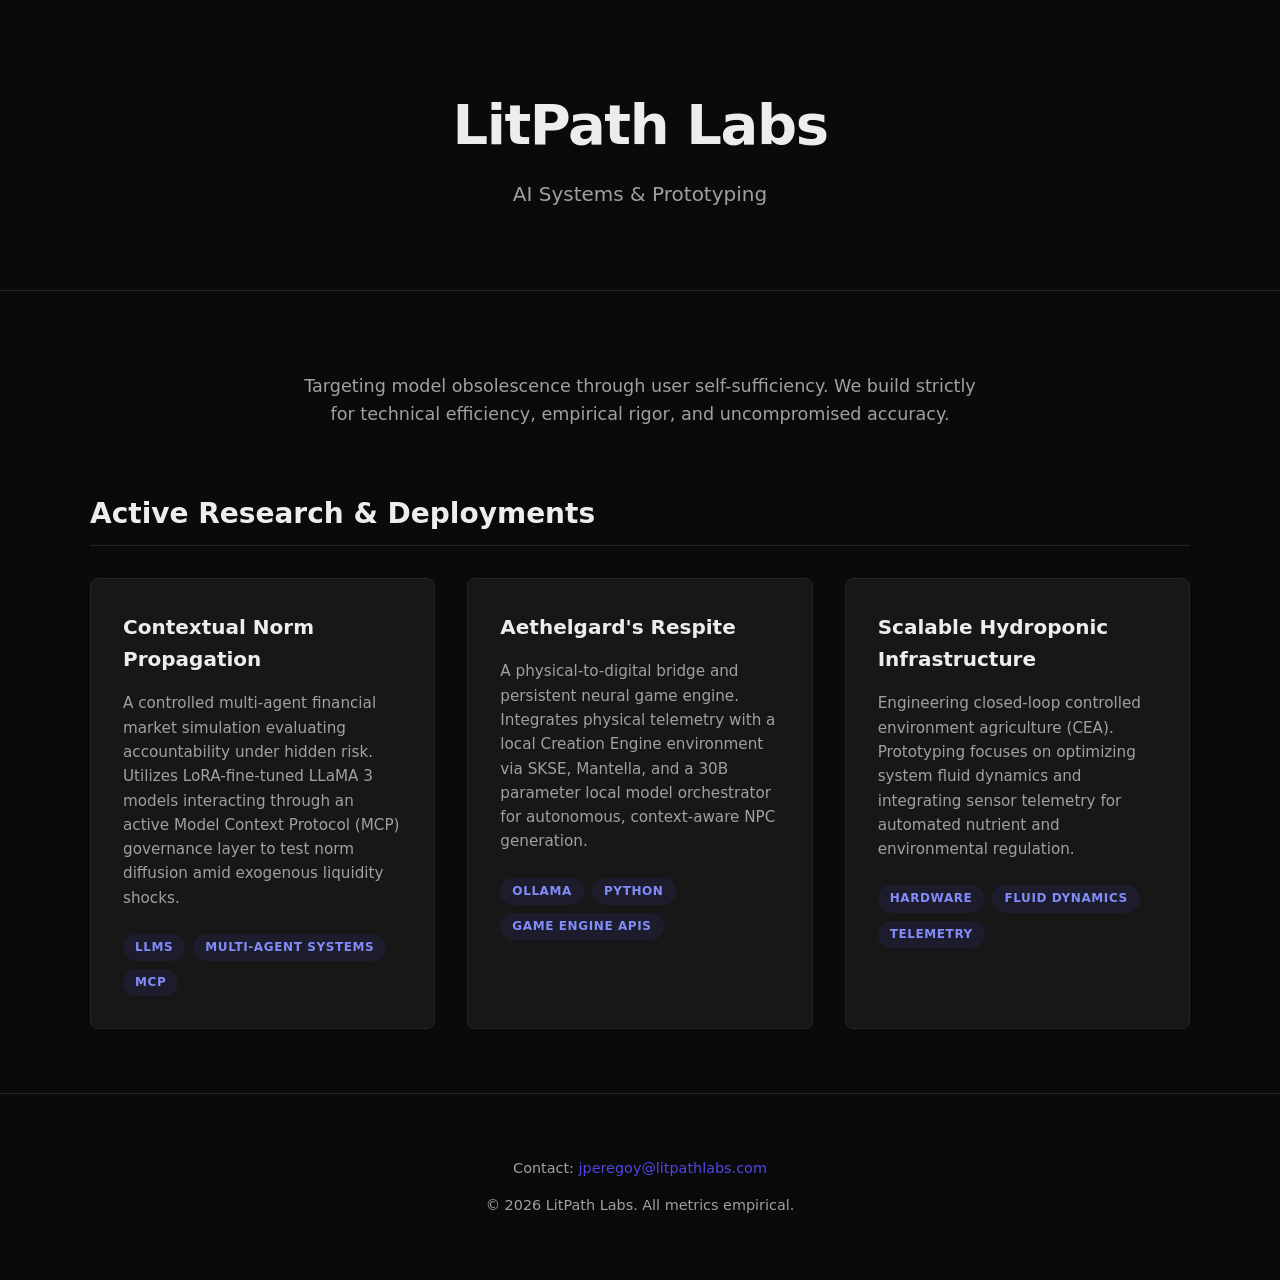
==== index.html @ 642b30ea "Update index.html" ====
<!DOCTYPE html>
<html lang="en">
<head>
    <meta charset="UTF-8">
    <meta name="viewport" content="width=device-width, initial-scale=1.0">
    <title>LitPath Labs | AI Systems & Prototyping</title>
    <style>
        :root {
            --bg-color: #0a0a0a;
            --text-primary: #ededed;
            --text-secondary: #a0a0a0;
            --accent: #4f46e5;
            --card-bg: #171717;
            --border: #262626;
        }
        
        body {
            font-family: ui-sans-serif, system-ui, -apple-system, BlinkMacSystemFont, "Segoe UI", Roboto, "Helvetica Neue", Arial, sans-serif;
            background-color: var(--bg-color);
            color: var(--text-primary);
            line-height: 1.6;
            margin: 0;
            padding: 0;
        }

        header {
            border-bottom: 1px solid var(--border);
            padding: 5rem 2rem;
            text-align: center;
        }

        h1 { 
            font-size: 3.5rem; 
            margin: 0 0 0.5rem 0; 
            letter-spacing: -0.025em;
        }

        .subtitle { 
            font-size: 1.25rem; 
            color: var(--text-secondary); 
            margin: 0;
            font-weight: 300;
        }

        main {
            max-width: 1100px;
            margin: 0 auto;
            padding: 4rem 2rem;
        }

        .philosophy {
            text-align: center;
            max-width: 700px;
            margin: 0 auto 4rem auto;
            font-size: 1.1rem;
            color: var(--text-secondary);
        }

        h2 {
            font-size: 1.75rem;
            margin-bottom: 2rem;
            border-bottom: 1px solid var(--border);
            padding-bottom: 0.5rem;
            color: var(--text-primary);
        }

        .grid {
            display: grid;
            grid-template-columns: repeat(auto-fit, minmax(320px, 1fr));
            gap: 2rem;
        }

        .card {
            background-color: var(--card-bg);
            border: 1px solid var(--border);
            border-radius: 8px;
            padding: 2rem;
            transition: transform 0.2s ease, border-color 0.2s ease;
        }

        .card:hover {
            border-color: var(--accent);
            transform: translateY(-2px);
        }

        .card h3 {
            margin: 0 0 1rem 0;
            font-size: 1.25rem;
            color: var(--text-primary);
        }

        .card p {
            color: var(--text-secondary);
            font-size: 0.95rem;
            margin-bottom: 1.5rem;
        }

        .tags {
            display: flex;
            flex-wrap: wrap;
            gap: 0.5rem;
        }

        .tag {
            background-color: rgba(79, 70, 229, 0.1);
            color: #818cf8;
            padding: 0.25rem 0.75rem;
            border-radius: 9999px;
            font-size: 0.75rem;
            font-weight: 600;
            letter-spacing: 0.05em;
            text-transform: uppercase;
        }

        footer {
            text-align: center;
            padding: 3rem 2rem;
            border-top: 1px solid var(--border);
            color: var(--text-secondary);
            font-size: 0.9rem;
        }

        a {
            color: var(--accent);
            text-decoration: none;
            transition: color 0.2s ease;
        }

        a:hover {
            color: #818cf8;
        }
    </style>
</head>
<body>
    <header>
        <h1>LitPath Labs</h1>
        <p class="subtitle">AI Systems & Prototyping</p>
    </header>

    <main>
        <div class="philosophy">
            <p>Targeting model obsolescence through user self-sufficiency. We build strictly for technical efficiency, empirical rigor, and uncompromised accuracy.</p>
        </div>

        <h2>Active Research & Deployments</h2>
        <div class="grid">
            <div class="card">
                <h3>Contextual Norm Propagation</h3>
                <p>A controlled multi-agent financial market simulation evaluating accountability under hidden risk. Utilizes LoRA-fine-tuned LLaMA 3 models interacting through an active Model Context Protocol (MCP) governance layer to test norm diffusion amid exogenous liquidity shocks.</p>
                <div class="tags">
                    <span class="tag">LLMs</span>
                    <span class="tag">Multi-Agent Systems</span>
                    <span class="tag">MCP</span>
                </div>
            </div>

            <div class="card">
                <h3>Aethelgard's Respite</h3>
                <p>A physical-to-digital bridge and persistent neural game engine. Integrates physical telemetry with a local Creation Engine environment via SKSE, Mantella, and a 30B parameter local model orchestrator for autonomous, context-aware NPC generation.</p>
                <div class="tags">
                    <span class="tag">Ollama</span>
                    <span class="tag">Python</span>
                    <span class="tag">Game Engine APIs</span>
                </div>
            </div>

            <div class="card">
                <h3>Scalable Hydroponic Infrastructure</h3>
                <p>Engineering closed-loop controlled environment agriculture (CEA). Prototyping focuses on optimizing system fluid dynamics and integrating sensor telemetry for automated nutrient and environmental regulation.</p>
                <div class="tags">
                    <span class="tag">Hardware</span>
                    <span class="tag">Fluid Dynamics</span>
                    <span class="tag">Telemetry</span>
                </div>
            </div>
        </div>
    </main>

    <footer>
        <p>Contact: <a href="mailto:jperegoy@litpathlabs.com">jperegoy@litpathlabs.com</a></p>
        <p>&copy; 2026 LitPath Labs. All metrics empirical.</p>
    </footer>
</body>
</html>
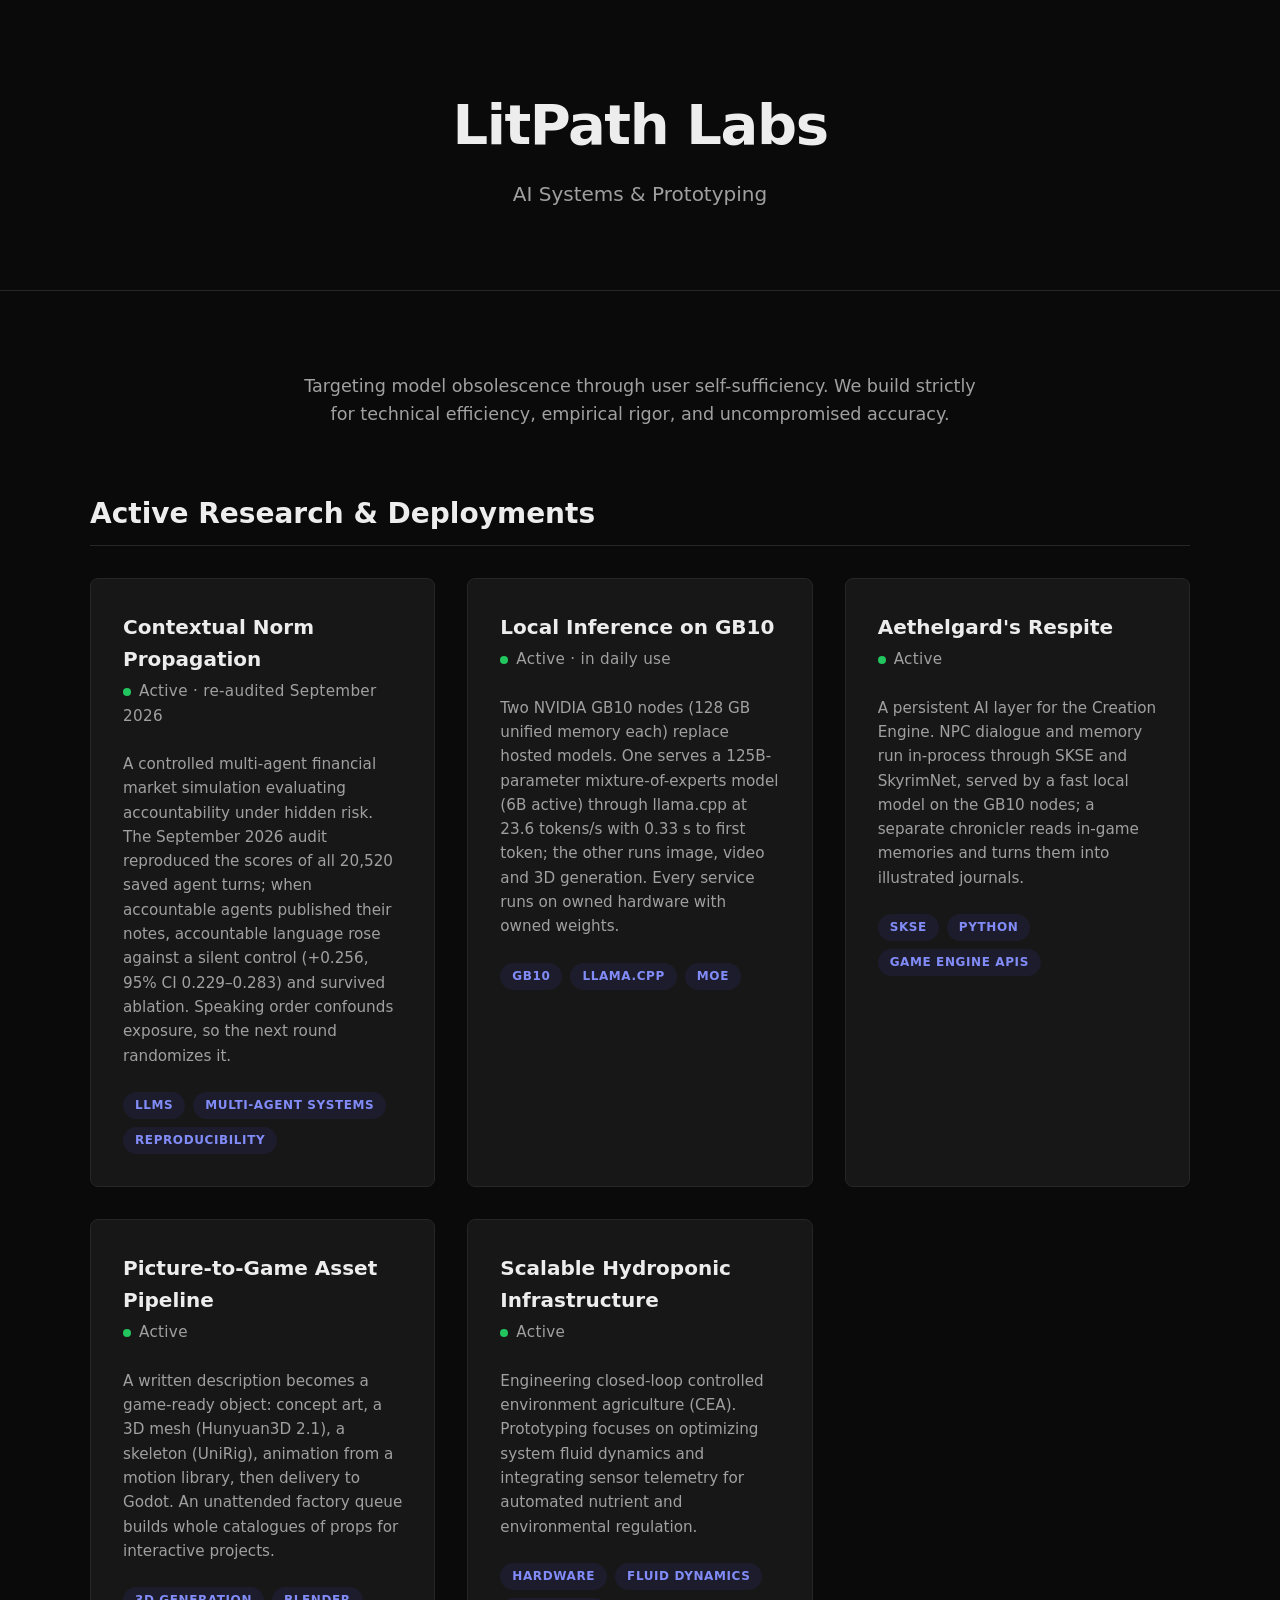
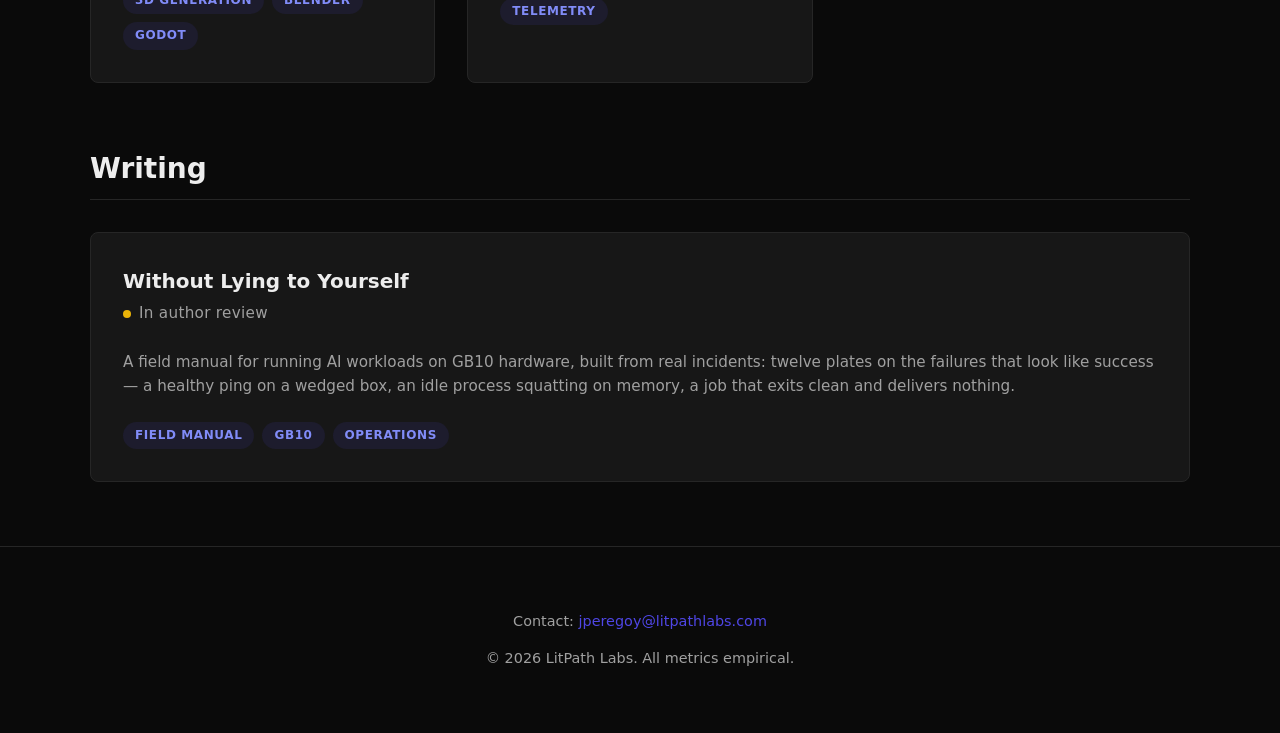
==== commit cdd80521: "Refresh the project cards to November 2026; add Writing section and phone layout Co-Authored-By: Cla" ====
--- a/index.html
+++ b/index.html
@@ -112,6 +112,40 @@
             text-transform: uppercase;
         }
 
+        .status {
+            font-size: 0.8rem;
+            color: var(--text-secondary);
+            margin: -0.75rem 0 1rem 0;
+            letter-spacing: 0.02em;
+        }
+
+        .status::before {
+            content: "";
+            display: inline-block;
+            width: 0.5rem;
+            height: 0.5rem;
+            border-radius: 50%;
+            background-color: #22c55e;
+            margin-right: 0.5rem;
+            vertical-align: middle;
+        }
+
+        .status.review::before {
+            background-color: #eab308;
+        }
+
+        h2.section {
+            margin-top: 4rem;
+        }
+
+        @media (max-width: 600px) {
+            header { padding: 3rem 1rem; }
+            h1 { font-size: 2.5rem; }
+            main { padding: 2.5rem 1rem; }
+            .grid { grid-template-columns: 1fr; }
+            .card { padding: 1.5rem; }
+        }
+
         footer {
             text-align: center;
             padding: 3rem 2rem;
@@ -146,31 +180,70 @@
         <div class="grid">
             <div class="card">
                 <h3>Contextual Norm Propagation</h3>
-                <p>A controlled multi-agent financial market simulation evaluating accountability under hidden risk. Utilizes LoRA-fine-tuned LLaMA 3 models interacting through an active Model Context Protocol (MCP) governance layer to test norm diffusion amid exogenous liquidity shocks.</p>
+                <p class="status">Active &middot; re-audited September 2026</p>
+                <p>A controlled multi-agent financial market simulation evaluating accountability under hidden risk. The September 2026 audit reproduced the scores of all 20,520 saved agent turns; when accountable agents published their notes, accountable language rose against a silent control (+0.256, 95% CI 0.229&ndash;0.283) and survived ablation. Speaking order confounds exposure, so the next round randomizes it.</p>
                 <div class="tags">
                     <span class="tag">LLMs</span>
                     <span class="tag">Multi-Agent Systems</span>
-                    <span class="tag">MCP</span>
+                    <span class="tag">Reproducibility</span>
+                </div>
+            </div>
+
+            <div class="card">
+                <h3>Local Inference on GB10</h3>
+                <p class="status">Active &middot; in daily use</p>
+                <p>Two NVIDIA GB10 nodes (128 GB unified memory each) replace hosted models. One serves a 125B-parameter mixture-of-experts model (6B active) through llama.cpp at 23.6 tokens/s with 0.33 s to first token; the other runs image, video and 3D generation. Every service runs on owned hardware with owned weights.</p>
+                <div class="tags">
+                    <span class="tag">GB10</span>
+                    <span class="tag">llama.cpp</span>
+                    <span class="tag">MoE</span>
                 </div>
             </div>
 
             <div class="card">
                 <h3>Aethelgard's Respite</h3>
-                <p>A physical-to-digital bridge and persistent neural game engine. Integrates physical telemetry with a local Creation Engine environment via SKSE, Mantella, and a 30B parameter local model orchestrator for autonomous, context-aware NPC generation.</p>
-                <div class="tags">
-                    <span class="tag">Ollama</span>
+                <p class="status">Active</p>
+                <p>A persistent AI layer for the Creation Engine. NPC dialogue and memory run in-process through SKSE and SkyrimNet, served by a fast local model on the GB10 nodes; a separate chronicler reads in-game memories and turns them into illustrated journals.</p>
+                <div class="tags">
+                    <span class="tag">SKSE</span>
                     <span class="tag">Python</span>
                     <span class="tag">Game Engine APIs</span>
                 </div>
             </div>
 
             <div class="card">
+                <h3>Picture-to-Game Asset Pipeline</h3>
+                <p class="status">Active</p>
+                <p>A written description becomes a game-ready object: concept art, a 3D mesh (Hunyuan3D 2.1), a skeleton (UniRig), animation from a motion library, then delivery to Godot. An unattended factory queue builds whole catalogues of props for interactive projects.</p>
+                <div class="tags">
+                    <span class="tag">3D Generation</span>
+                    <span class="tag">Blender</span>
+                    <span class="tag">Godot</span>
+                </div>
+            </div>
+
+            <div class="card">
                 <h3>Scalable Hydroponic Infrastructure</h3>
+                <p class="status">Active</p>
                 <p>Engineering closed-loop controlled environment agriculture (CEA). Prototyping focuses on optimizing system fluid dynamics and integrating sensor telemetry for automated nutrient and environmental regulation.</p>
                 <div class="tags">
                     <span class="tag">Hardware</span>
                     <span class="tag">Fluid Dynamics</span>
                     <span class="tag">Telemetry</span>
+                </div>
+            </div>
+        </div>
+
+        <h2 class="section">Writing</h2>
+        <div class="grid">
+            <div class="card">
+                <h3>Without Lying to Yourself</h3>
+                <p class="status review">In author review</p>
+                <p>A field manual for running AI workloads on GB10 hardware, built from real incidents: twelve plates on the failures that look like success &mdash; a healthy ping on a wedged box, an idle process squatting on memory, a job that exits clean and delivers nothing.</p>
+                <div class="tags">
+                    <span class="tag">Field Manual</span>
+                    <span class="tag">GB10</span>
+                    <span class="tag">Operations</span>
                 </div>
             </div>
         </div>
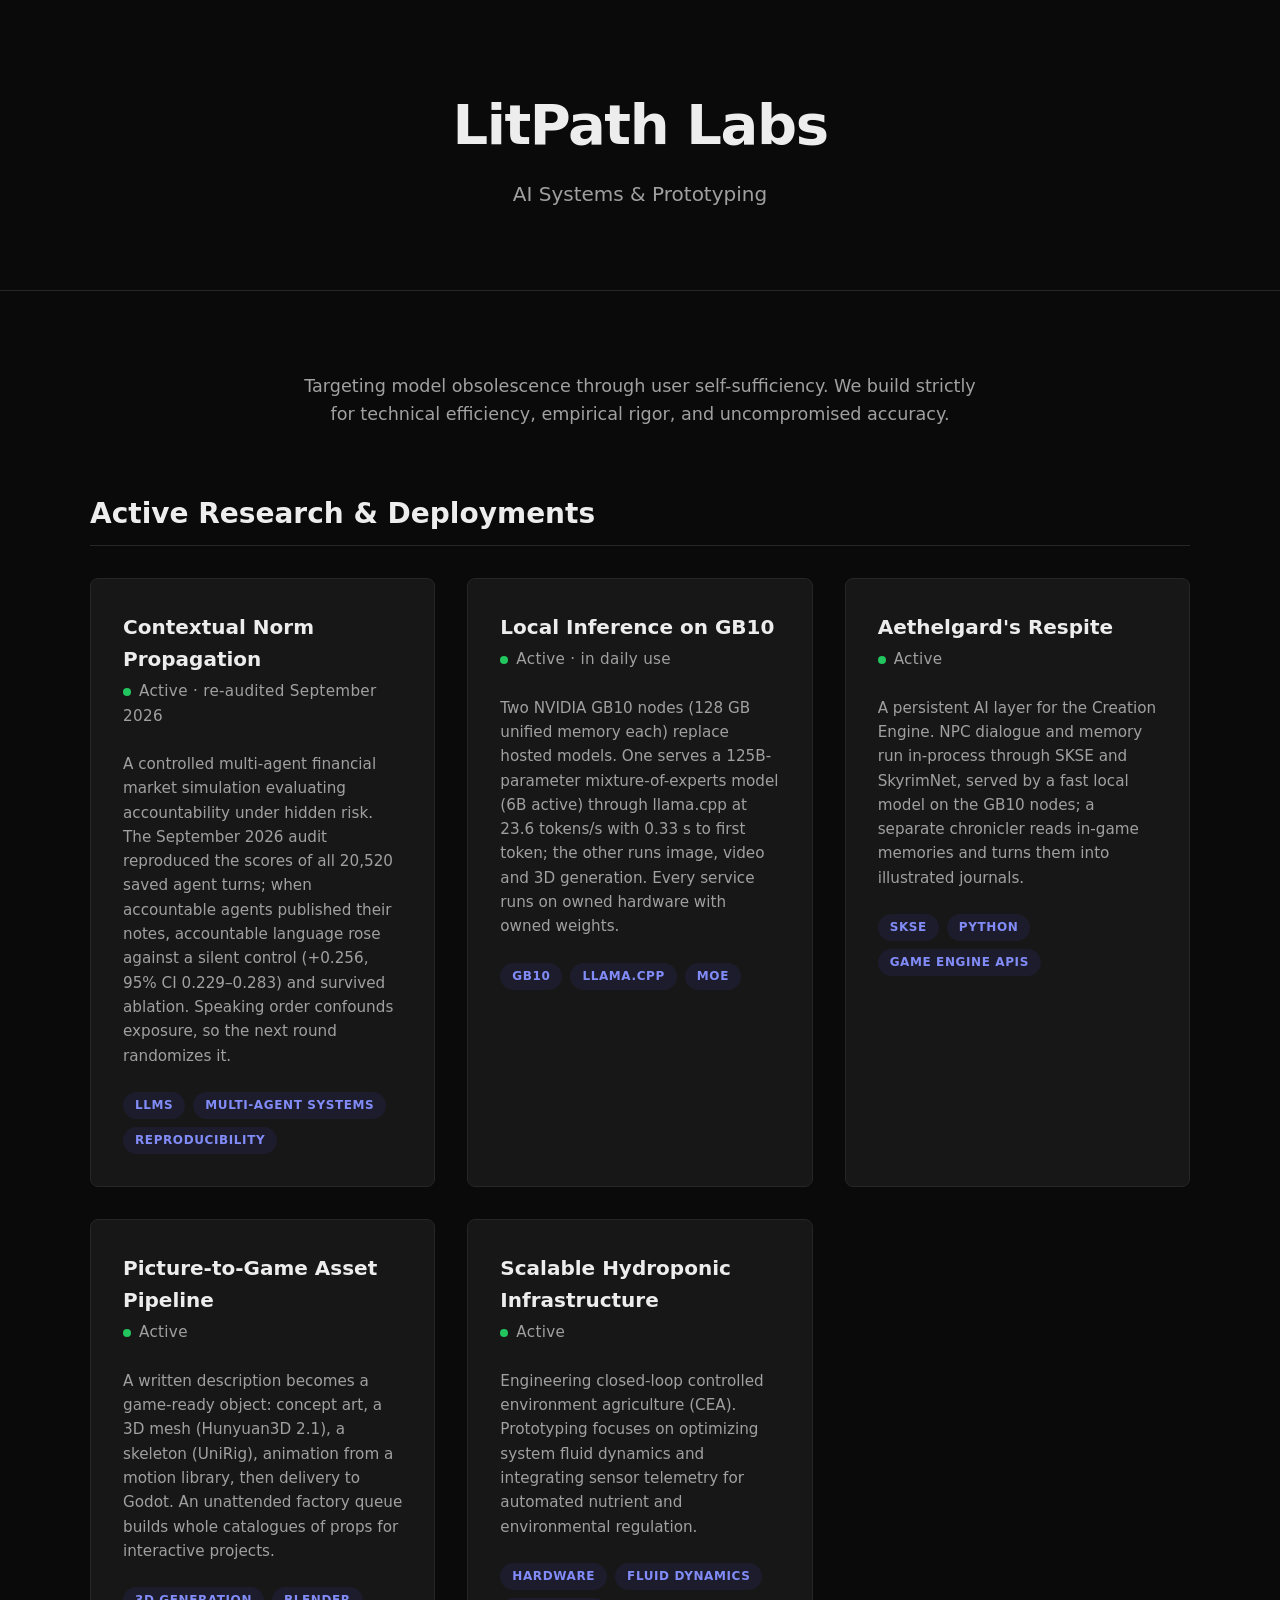
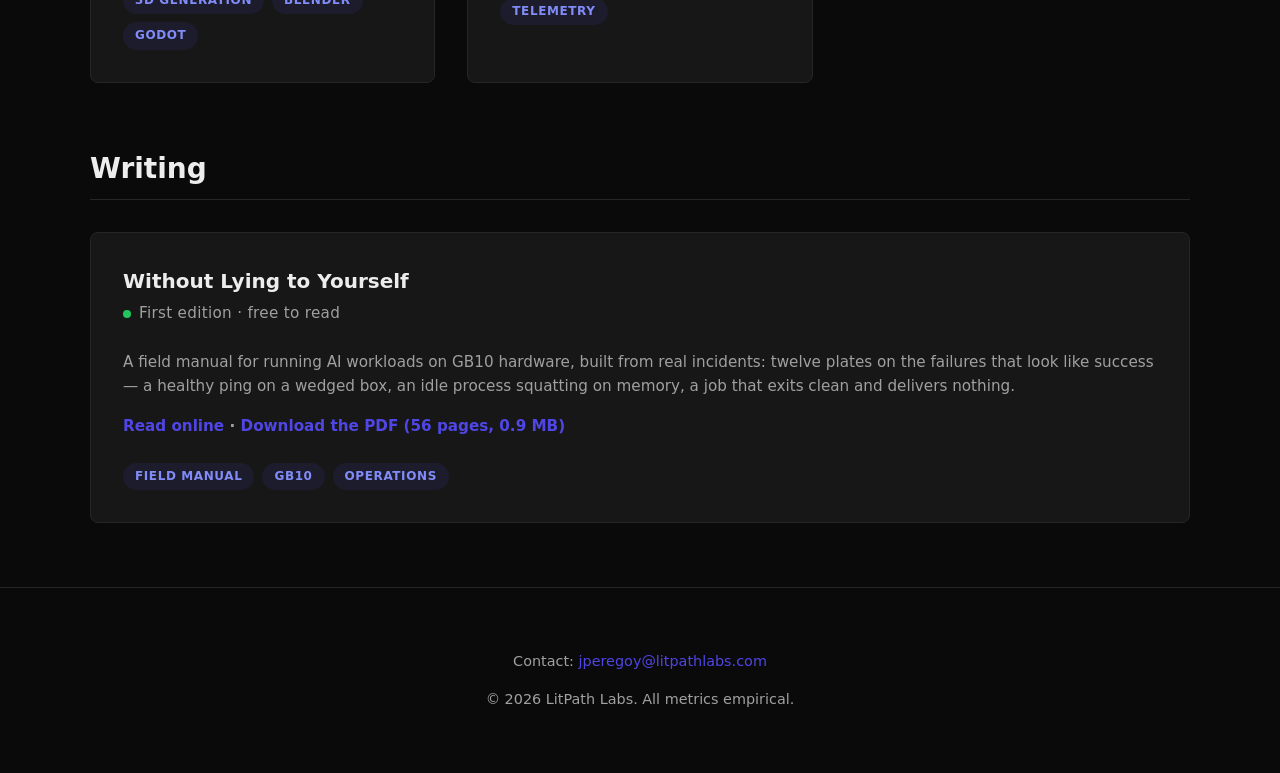
==== commit 04570d97: "Publish the GB10 field manual free: read online and PDF Co-Authored-By: Claude Opus 5.5 <noreply@ant" ====
--- a/index.html
+++ b/index.html
@@ -134,6 +134,11 @@
             background-color: #eab308;
         }
 
+        .card p.links {
+            margin: -0.5rem 0 1.5rem 0;
+            font-weight: 600;
+        }
+
         h2.section {
             margin-top: 4rem;
         }
@@ -238,8 +243,9 @@
         <div class="grid">
             <div class="card">
                 <h3>Without Lying to Yourself</h3>
-                <p class="status review">In author review</p>
+                <p class="status">First edition &middot; free to read</p>
                 <p>A field manual for running AI workloads on GB10 hardware, built from real incidents: twelve plates on the failures that look like success &mdash; a healthy ping on a wedged box, an idle process squatting on memory, a job that exits clean and delivers nothing.</p>
+                <p class="links"><a href="manual/">Read online</a> &middot; <a href="manual/Without-Lying-to-Yourself.pdf">Download the PDF (56 pages, 0.9 MB)</a></p>
                 <div class="tags">
                     <span class="tag">Field Manual</span>
                     <span class="tag">GB10</span>
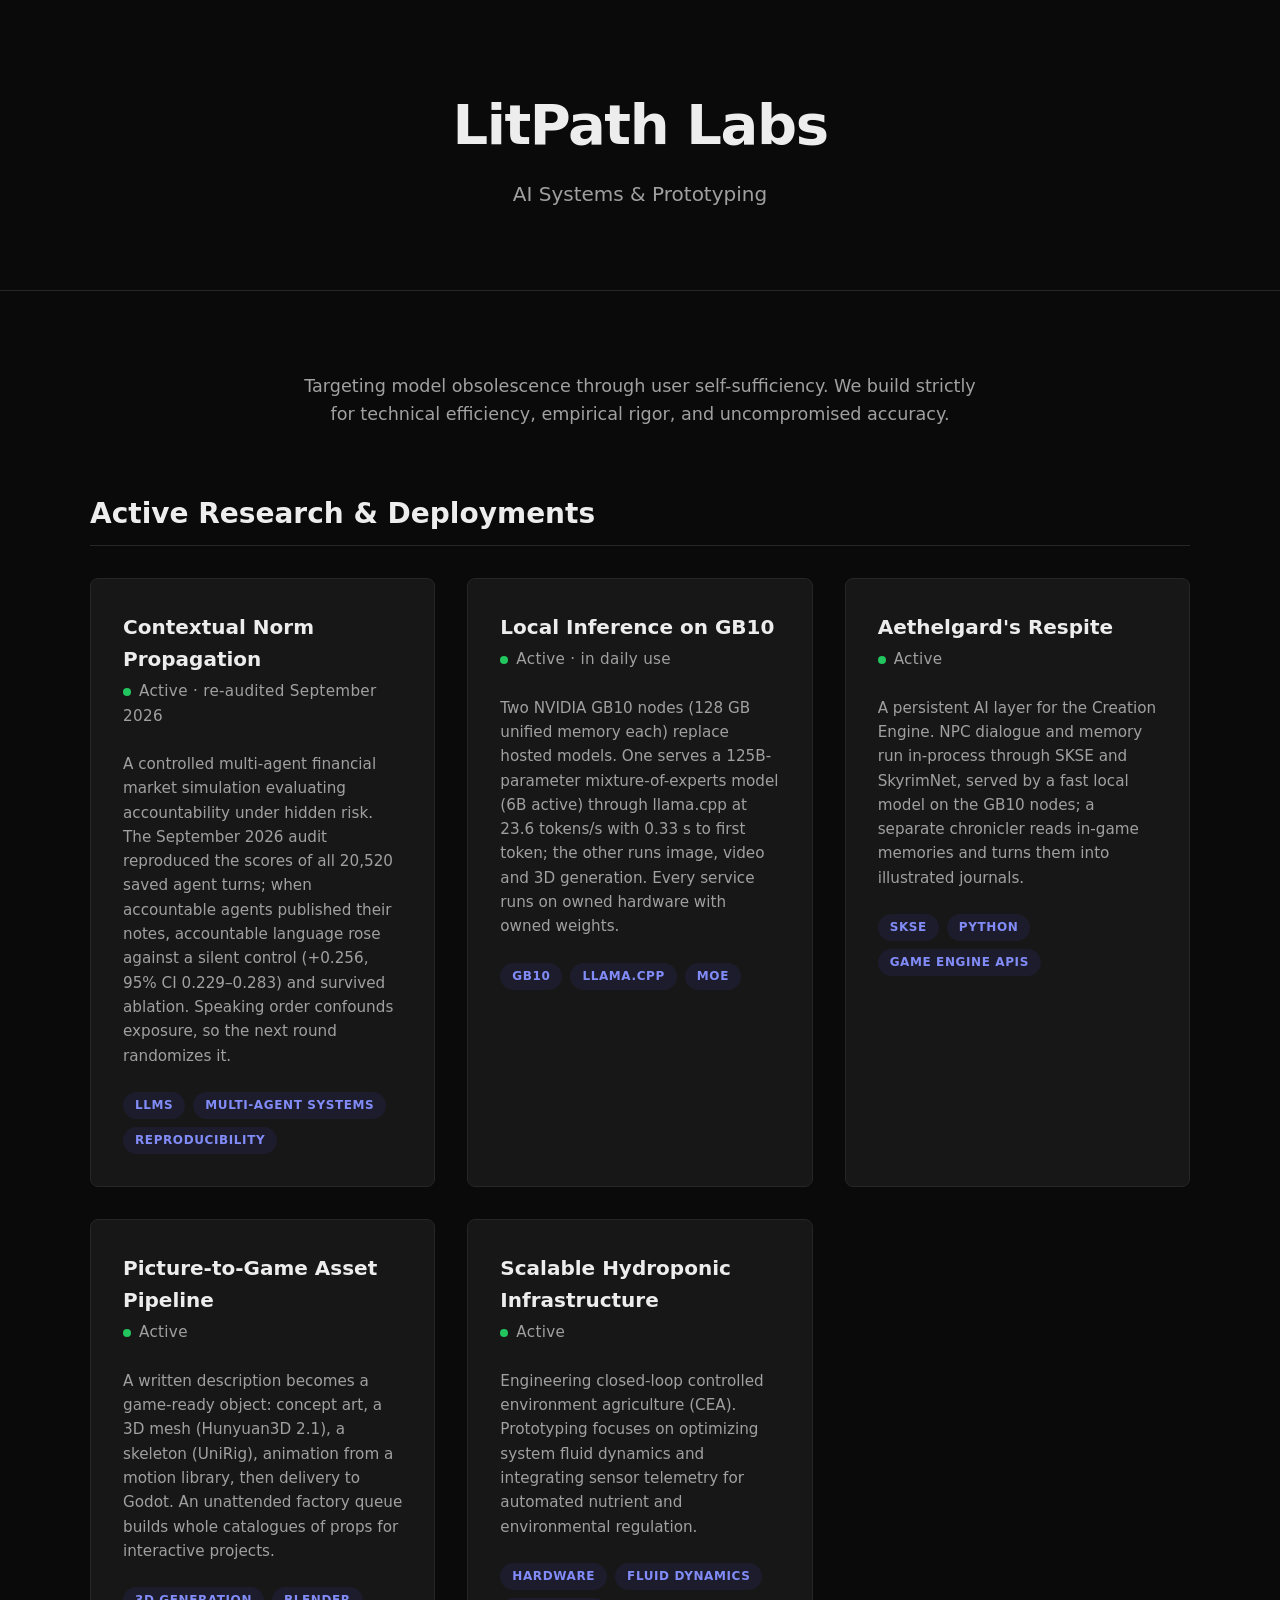
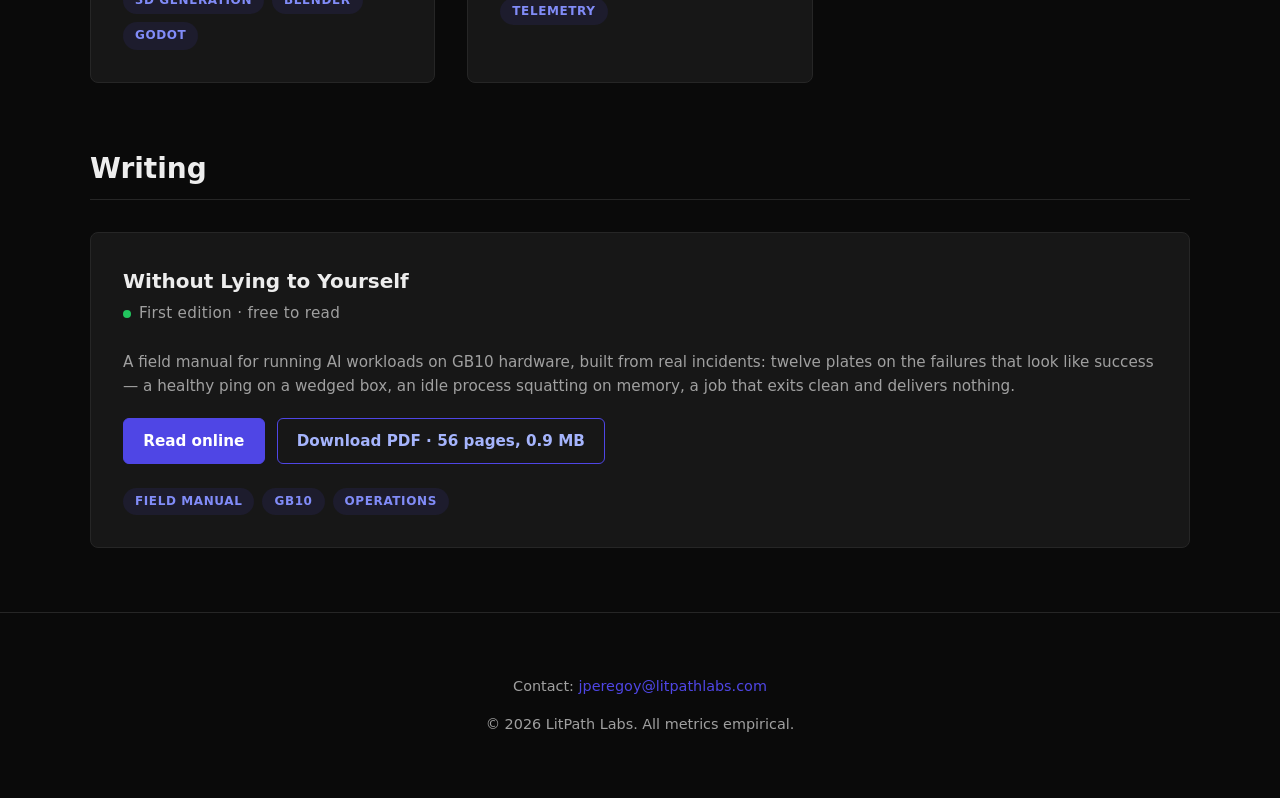
==== commit d8224d64: "Make the manual's read and download links buttons Co-Authored-By: Claude Opus 5.5 <noreply@anthropic" ====
--- a/index.html
+++ b/index.html
@@ -134,9 +134,40 @@
             background-color: #eab308;
         }
 
-        .card p.links {
-            margin: -0.5rem 0 1.5rem 0;
+        .actions {
+            display: flex;
+            flex-wrap: wrap;
+            gap: 0.75rem;
+            margin: -0.25rem 0 1.5rem 0;
+        }
+
+        .button {
+            display: inline-block;
+            padding: 0.6rem 1.2rem;
+            border-radius: 6px;
+            font-size: 0.95rem;
             font-weight: 600;
+            border: 1px solid var(--accent);
+            transition: background-color 0.2s ease, color 0.2s ease;
+        }
+
+        .button.primary {
+            background-color: var(--accent);
+            color: #ffffff;
+        }
+
+        .button.primary:hover {
+            background-color: #6366f1;
+            color: #ffffff;
+        }
+
+        .button.secondary {
+            color: #a5b4fc;
+        }
+
+        .button.secondary:hover {
+            background-color: rgba(79, 70, 229, 0.15);
+            color: #c7d2fe;
         }
 
         h2.section {
@@ -245,7 +276,10 @@
                 <h3>Without Lying to Yourself</h3>
                 <p class="status">First edition &middot; free to read</p>
                 <p>A field manual for running AI workloads on GB10 hardware, built from real incidents: twelve plates on the failures that look like success &mdash; a healthy ping on a wedged box, an idle process squatting on memory, a job that exits clean and delivers nothing.</p>
-                <p class="links"><a href="manual/">Read online</a> &middot; <a href="manual/Without-Lying-to-Yourself.pdf">Download the PDF (56 pages, 0.9 MB)</a></p>
+                <div class="actions">
+                    <a class="button primary" href="manual/">Read online</a>
+                    <a class="button secondary" href="manual/Without-Lying-to-Yourself.pdf">Download PDF &middot; 56 pages, 0.9 MB</a>
+                </div>
                 <div class="tags">
                     <span class="tag">Field Manual</span>
                     <span class="tag">GB10</span>
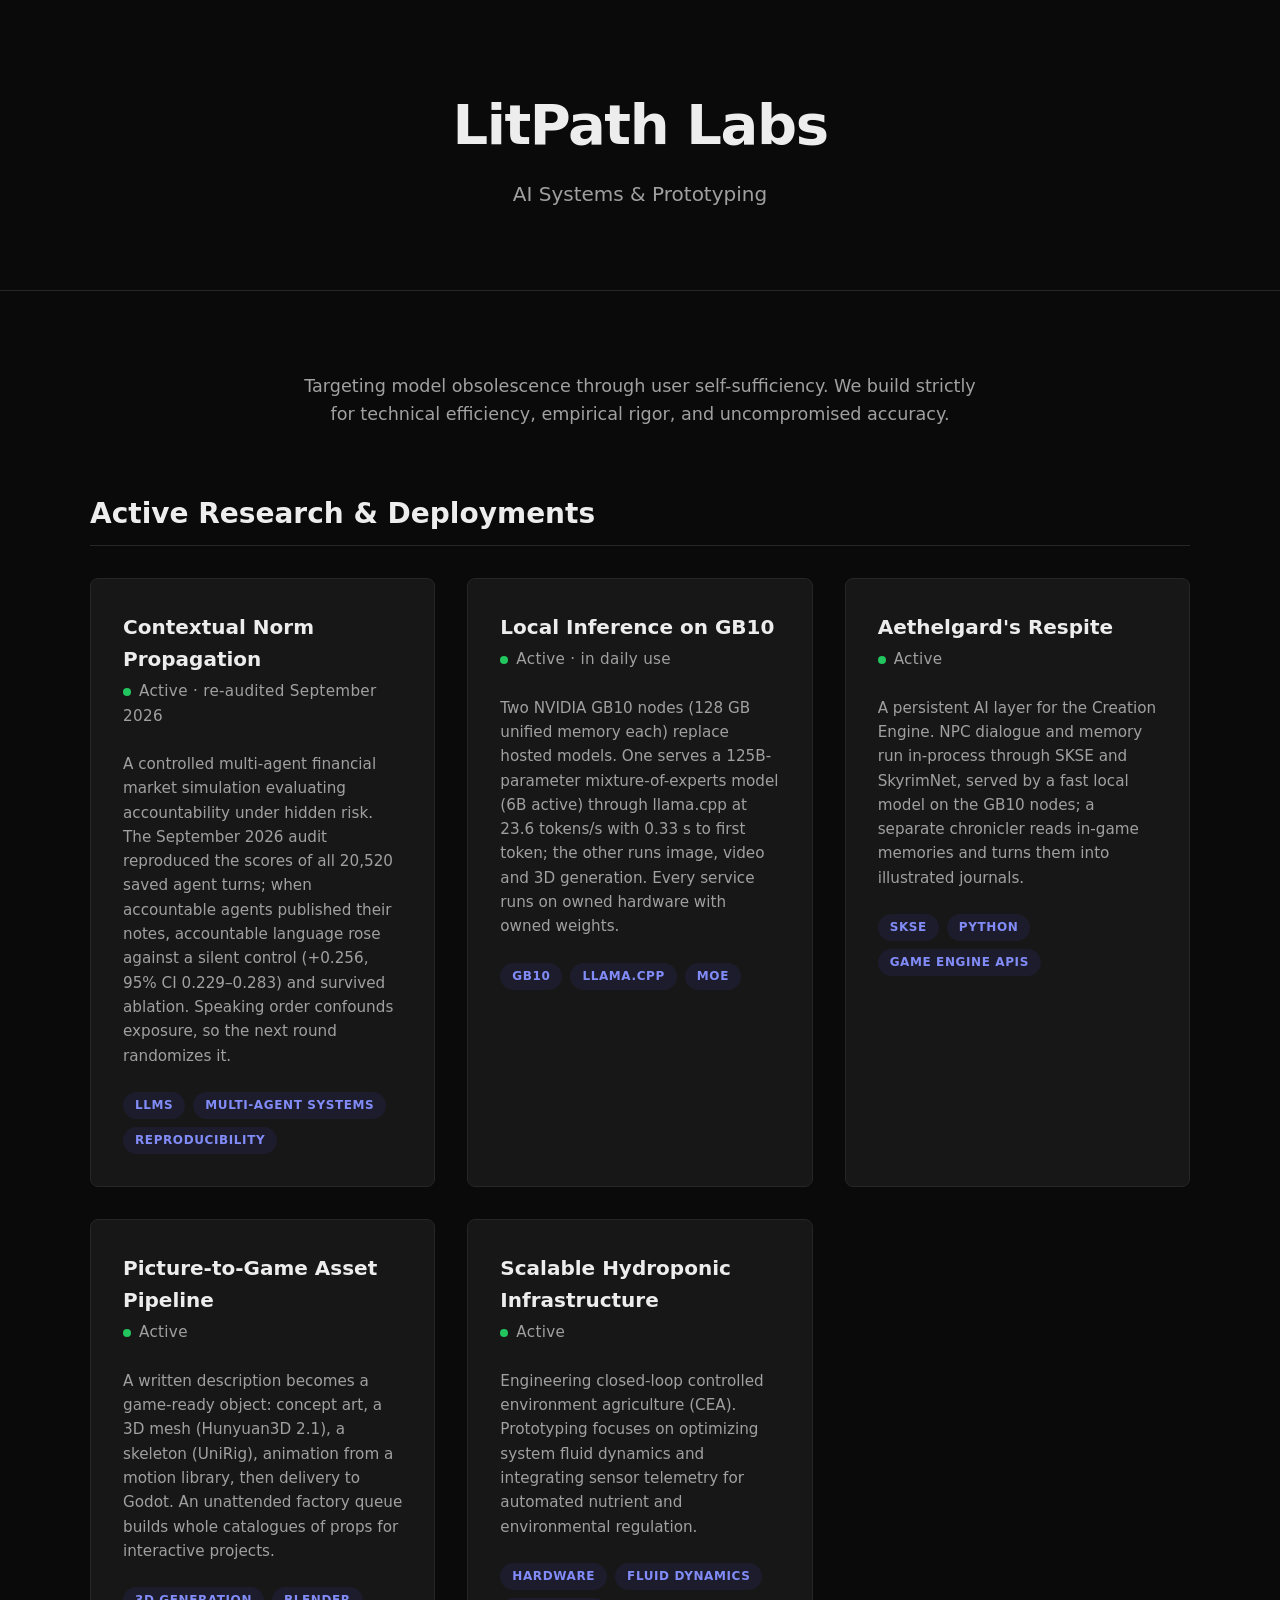
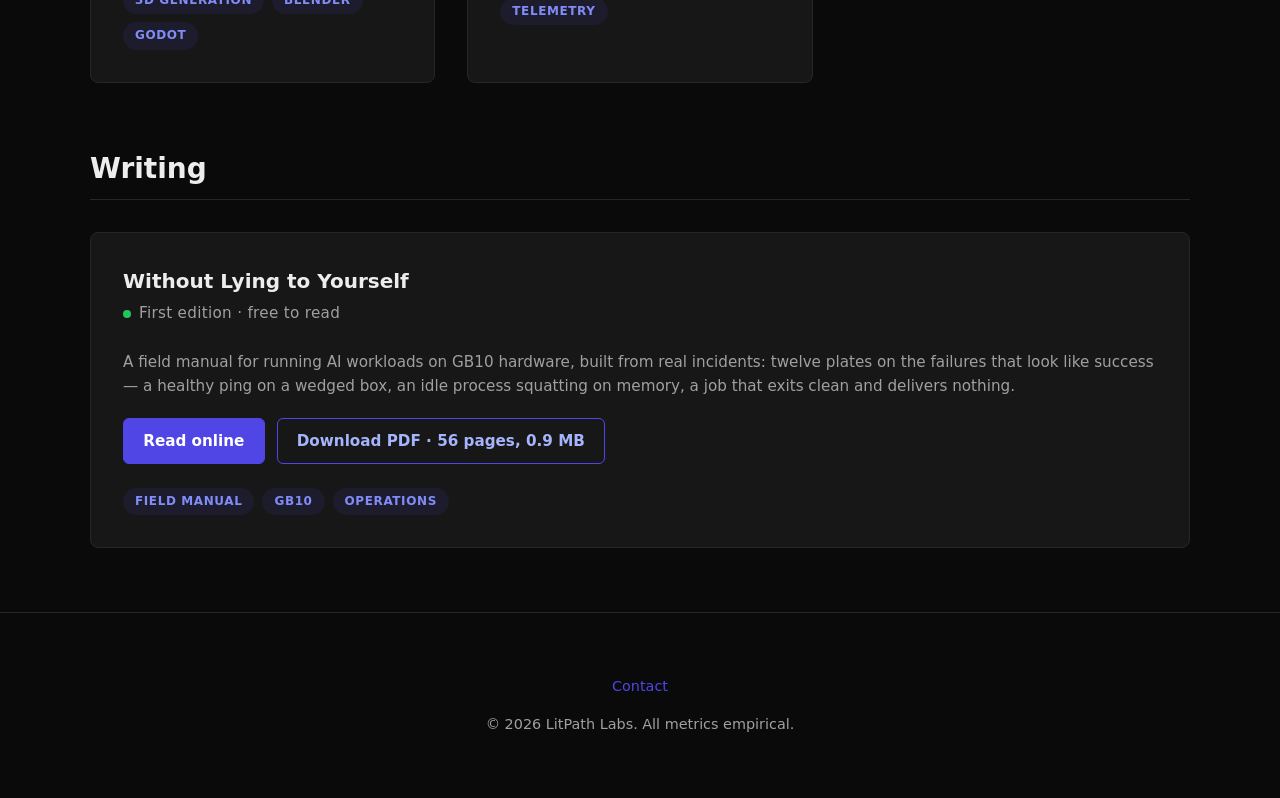
==== commit 7477aac1: "Replace the footer email with a contact page (Google Form) Co-Authored-By: Claude Opus 5.5 <noreply@" ====
--- a/index.html
+++ b/index.html
@@ -290,7 +290,7 @@
     </main>
 
     <footer>
-        <p>Contact: <a href="mailto:jperegoy@litpathlabs.com">jperegoy@litpathlabs.com</a></p>
+        <p><a href="contact/">Contact</a></p>
         <p>&copy; 2026 LitPath Labs. All metrics empirical.</p>
     </footer>
 </body>
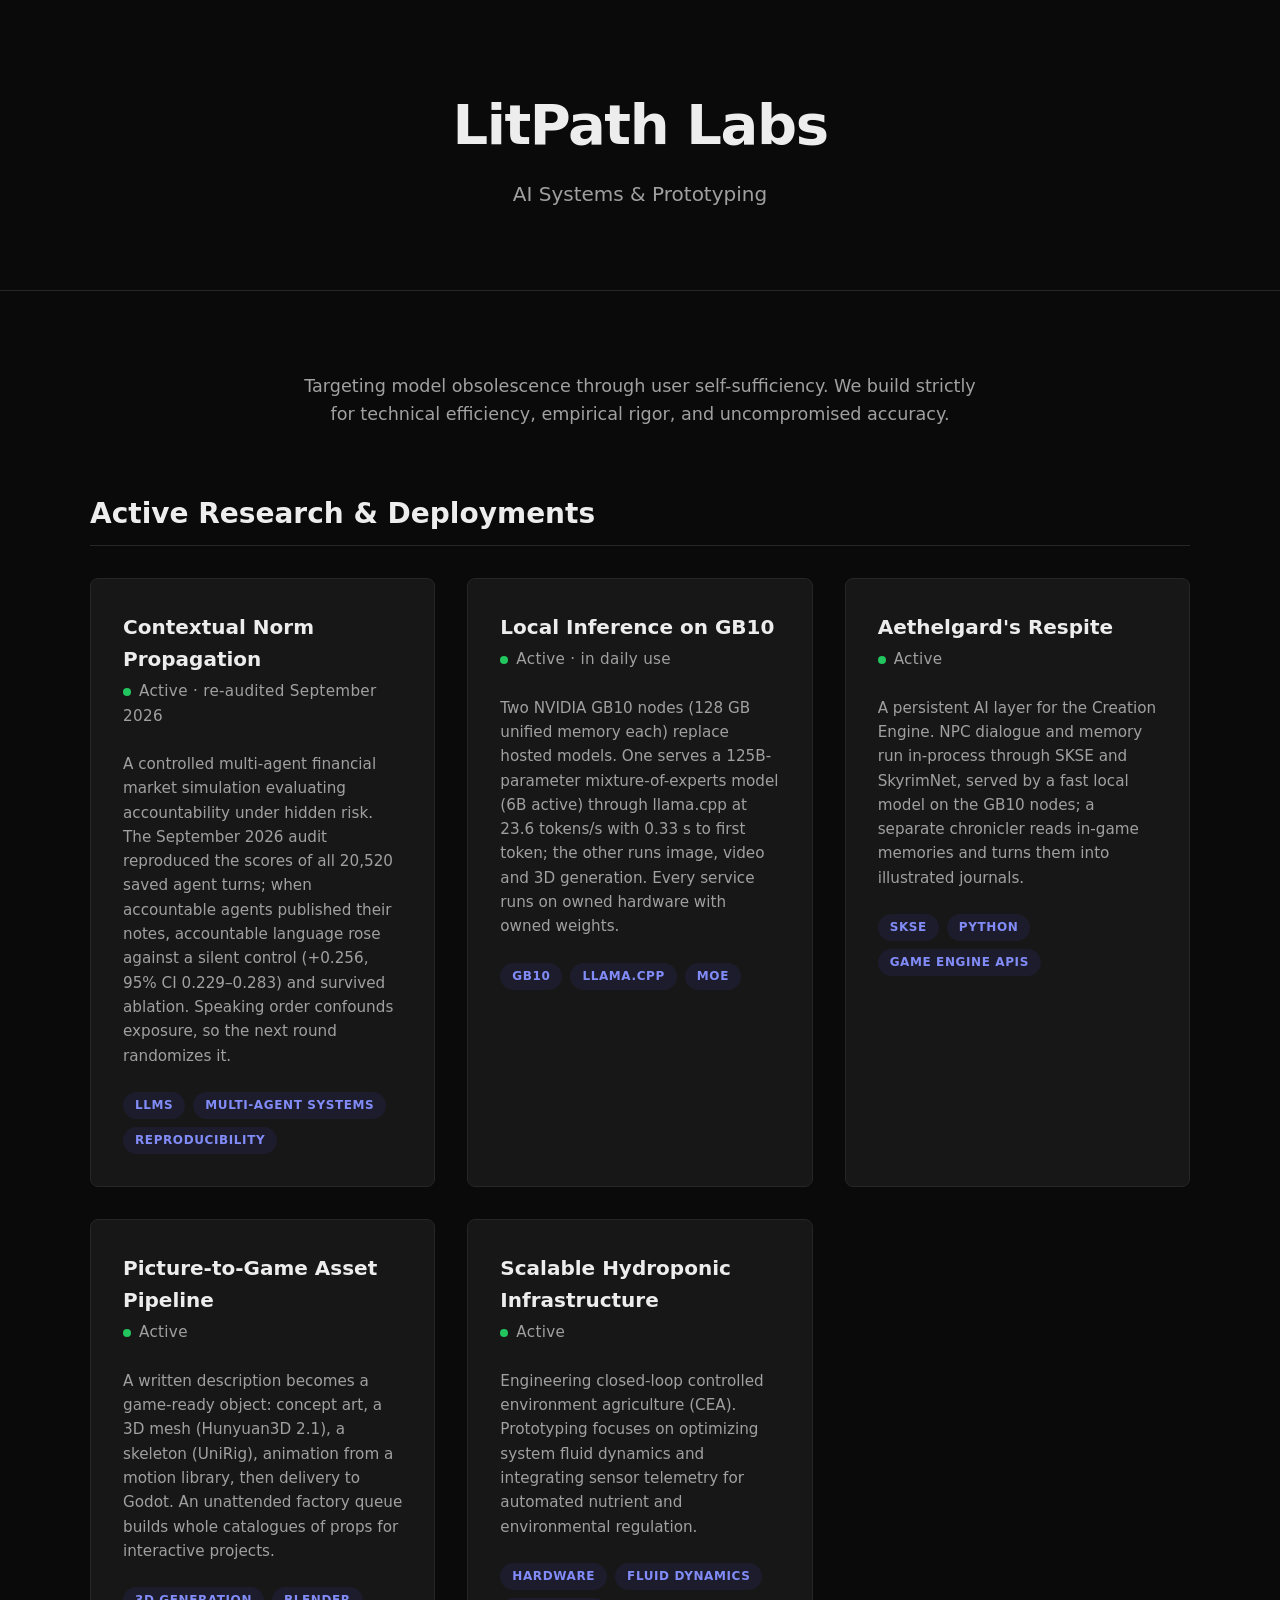
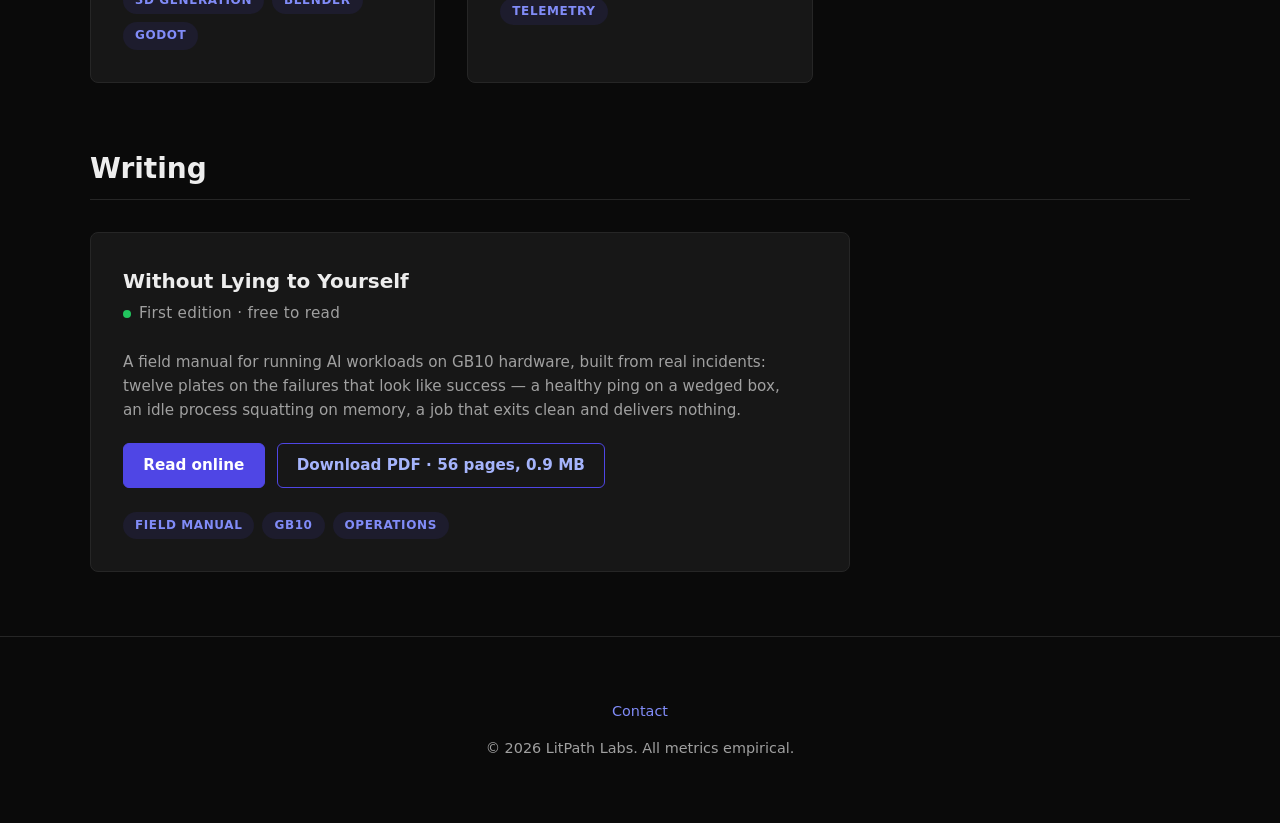
==== commit 14d6f67e: "Fit the manual to phones; fix link contrast, focus and share metadata - Manual: below 860px the fixe" ====
--- a/index.html
+++ b/index.html
@@ -4,6 +4,14 @@
     <meta charset="UTF-8">
     <meta name="viewport" content="width=device-width, initial-scale=1.0">
     <title>LitPath Labs | AI Systems & Prototyping</title>
+    <meta name="description" content="LitPath Labs builds AI systems on owned hardware: local inference on NVIDIA GB10, multi-agent research, game-asset pipelines and a free field manual for running AI workloads without lying to yourself.">
+    <meta property="og:type" content="website">
+    <meta property="og:site_name" content="LitPath Labs">
+    <meta property="og:title" content="LitPath Labs | AI Systems & Prototyping">
+    <meta property="og:description" content="AI systems on owned hardware with owned weights. All metrics empirical.">
+    <meta name="twitter:card" content="summary_large_image">
+    <meta name="theme-color" content="#0a0a0a">
+    <link rel="icon" href="favicon.svg" type="image/svg+xml">
     <style>
         :root {
             --bg-color: #0a0a0a;
@@ -12,6 +20,8 @@
             --accent: #4f46e5;
             --card-bg: #171717;
             --border: #262626;
+            --link: #818cf8;
+            --link-hover: #c7d2fe;
         }
         
         body {
@@ -75,12 +85,6 @@
             border: 1px solid var(--border);
             border-radius: 8px;
             padding: 2rem;
-            transition: transform 0.2s ease, border-color 0.2s ease;
-        }
-
-        .card:hover {
-            border-color: var(--accent);
-            transform: translateY(-2px);
         }
 
         .card h3 {
@@ -93,6 +97,12 @@
             color: var(--text-secondary);
             font-size: 0.95rem;
             margin-bottom: 1.5rem;
+            max-width: 68ch;
+        }
+
+        .grid.single {
+            grid-template-columns: minmax(0, 1fr);
+            max-width: 760px;
         }
 
         .tags {
@@ -191,13 +201,19 @@
         }
 
         a {
-            color: var(--accent);
+            color: var(--link);
             text-decoration: none;
             transition: color 0.2s ease;
         }
 
         a:hover {
-            color: #818cf8;
+            color: var(--link-hover);
+        }
+
+        a:focus-visible {
+            outline: 2px solid var(--link-hover);
+            outline-offset: 3px;
+            border-radius: 4px;
         }
     </style>
 </head>
@@ -271,7 +287,7 @@
         </div>
 
         <h2 class="section">Writing</h2>
-        <div class="grid">
+        <div class="grid single">
             <div class="card">
                 <h3>Without Lying to Yourself</h3>
                 <p class="status">First edition &middot; free to read</p>
